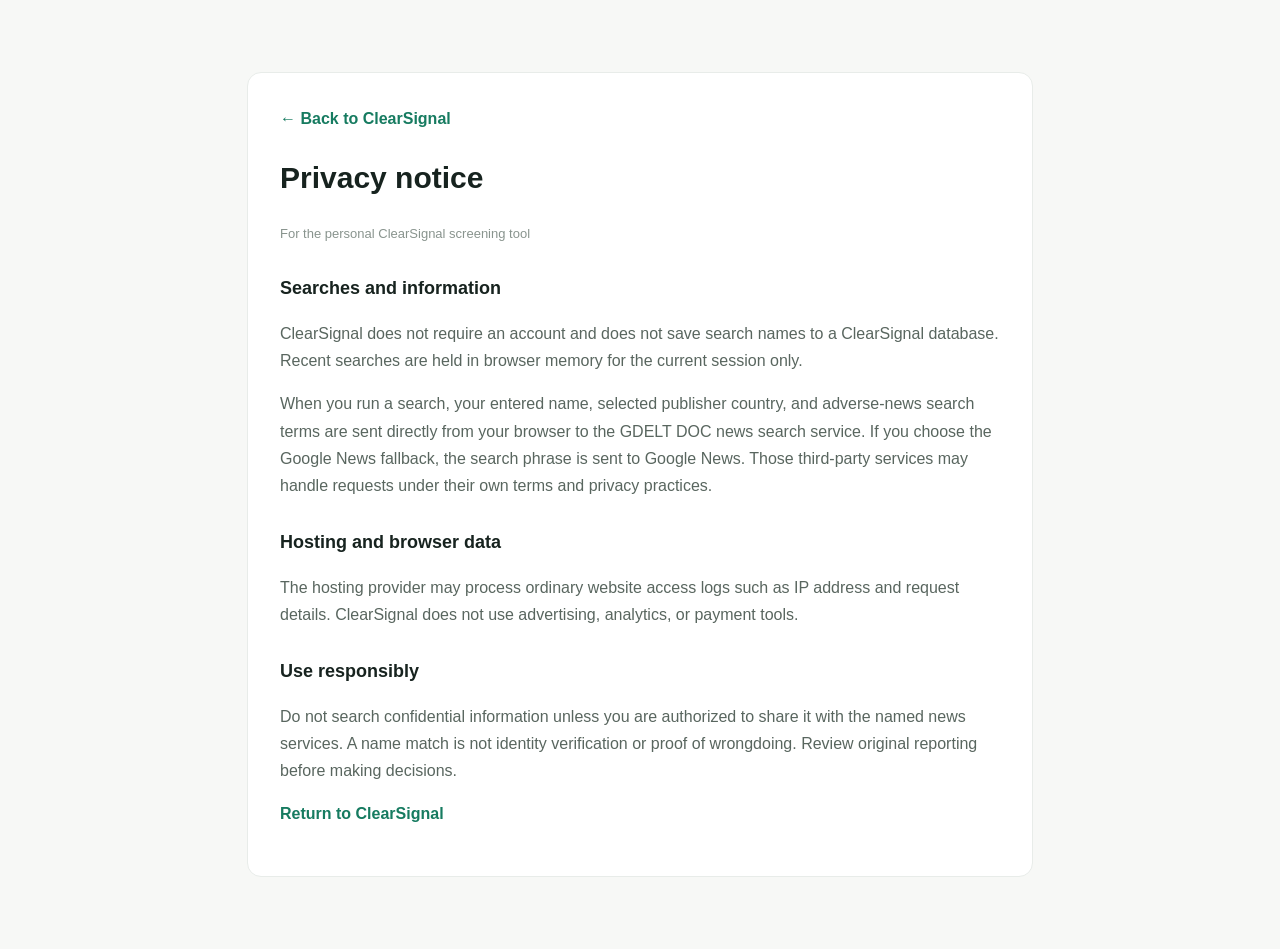
==== privacy.html @ d1f0cfac "Publish ClearSignal website" ====
<!doctype html>
<html lang="en"><head><meta charset="utf-8"><meta name="viewport" content="width=device-width,initial-scale=1"><meta name="theme-color" content="#f7f8f6"><title>Privacy · ClearSignal</title><style>body{margin:0;background:#f7f8f6;color:#17231f;font:16px/1.7 Arial,sans-serif}.wrap{max-width:720px;margin:8vh auto;padding:32px;background:#fff;border:1px solid #e8ece9;border-radius:14px}h1{font-size:30px}h2{font-size:18px;margin-top:28px}p,li{color:#59665f}.back{color:#167b60;font-weight:bold;text-decoration:none}.date{color:#89948e;font-size:13px}</style></head><body><main class="wrap"><a class="back" href="index.html">← Back to ClearSignal</a><h1>Privacy notice</h1><p class="date">For the personal ClearSignal screening tool</p><h2>Searches and information</h2><p>ClearSignal does not require an account and does not save search names to a ClearSignal database. Recent searches are held in browser memory for the current session only.</p><p>When you run a search, your entered name, selected publisher country, and adverse-news search terms are sent directly from your browser to the GDELT DOC news search service. If you choose the Google News fallback, the search phrase is sent to Google News. Those third-party services may handle requests under their own terms and privacy practices.</p><h2>Hosting and browser data</h2><p>The hosting provider may process ordinary website access logs such as IP address and request details. ClearSignal does not use advertising, analytics, or payment tools.</p><h2>Use responsibly</h2><p>Do not search confidential information unless you are authorized to share it with the named news services. A name match is not identity verification or proof of wrongdoing. Review original reporting before making decisions.</p><p><a class="back" href="index.html">Return to ClearSignal</a></p></main></body></html>
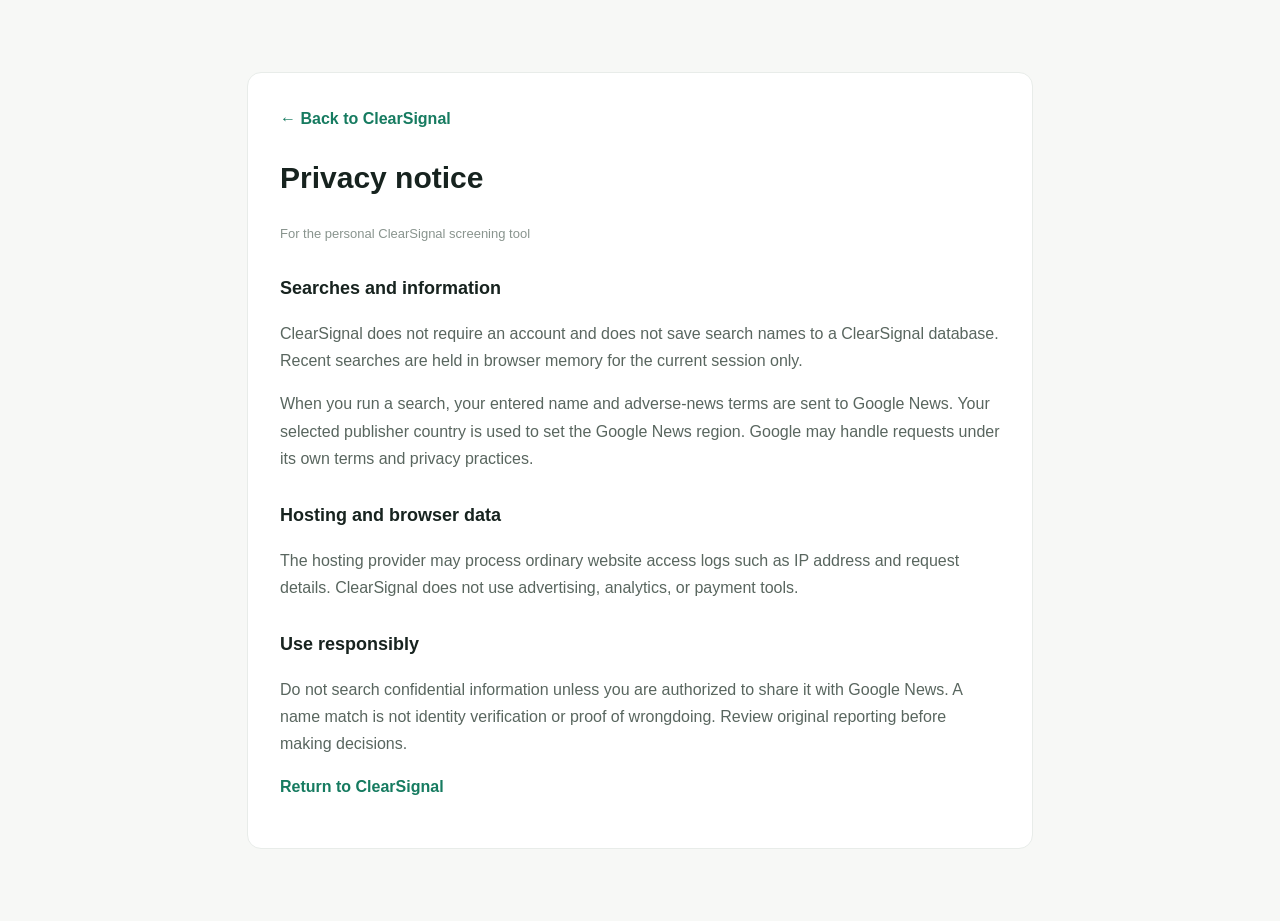
==== commit c495f9ab: "Use Google News for live searches" ====
--- a/privacy.html
+++ b/privacy.html
@@ -1,2 +1,2 @@
 <!doctype html>
-<html lang="en"><head><meta charset="utf-8"><meta name="viewport" content="width=device-width,initial-scale=1"><meta name="theme-color" content="#f7f8f6"><title>Privacy · ClearSignal</title><style>body{margin:0;background:#f7f8f6;color:#17231f;font:16px/1.7 Arial,sans-serif}.wrap{max-width:720px;margin:8vh auto;padding:32px;background:#fff;border:1px solid #e8ece9;border-radius:14px}h1{font-size:30px}h2{font-size:18px;margin-top:28px}p,li{color:#59665f}.back{color:#167b60;font-weight:bold;text-decoration:none}.date{color:#89948e;font-size:13px}</style></head><body><main class="wrap"><a class="back" href="index.html">← Back to ClearSignal</a><h1>Privacy notice</h1><p class="date">For the personal ClearSignal screening tool</p><h2>Searches and information</h2><p>ClearSignal does not require an account and does not save search names to a ClearSignal database. Recent searches are held in browser memory for the current session only.</p><p>When you run a search, your entered name, selected publisher country, and adverse-news search terms are sent directly from your browser to the GDELT DOC news search service. If you choose the Google News fallback, the search phrase is sent to Google News. Those third-party services may handle requests under their own terms and privacy practices.</p><h2>Hosting and browser data</h2><p>The hosting provider may process ordinary website access logs such as IP address and request details. ClearSignal does not use advertising, analytics, or payment tools.</p><h2>Use responsibly</h2><p>Do not search confidential information unless you are authorized to share it with the named news services. A name match is not identity verification or proof of wrongdoing. Review original reporting before making decisions.</p><p><a class="back" href="index.html">Return to ClearSignal</a></p></main></body></html>
+<html lang="en"><head><meta charset="utf-8"><meta name="viewport" content="width=device-width,initial-scale=1"><meta name="theme-color" content="#f7f8f6"><title>Privacy · ClearSignal</title><style>body{margin:0;background:#f7f8f6;color:#17231f;font:16px/1.7 Arial,sans-serif}.wrap{max-width:720px;margin:8vh auto;padding:32px;background:#fff;border:1px solid #e8ece9;border-radius:14px}h1{font-size:30px}h2{font-size:18px;margin-top:28px}p,li{color:#59665f}.back{color:#167b60;font-weight:bold;text-decoration:none}.date{color:#89948e;font-size:13px}</style></head><body><main class="wrap"><a class="back" href="index.html">← Back to ClearSignal</a><h1>Privacy notice</h1><p class="date">For the personal ClearSignal screening tool</p><h2>Searches and information</h2><p>ClearSignal does not require an account and does not save search names to a ClearSignal database. Recent searches are held in browser memory for the current session only.</p><p>When you run a search, your entered name and adverse-news terms are sent to Google News. Your selected publisher country is used to set the Google News region. Google may handle requests under its own terms and privacy practices.</p><h2>Hosting and browser data</h2><p>The hosting provider may process ordinary website access logs such as IP address and request details. ClearSignal does not use advertising, analytics, or payment tools.</p><h2>Use responsibly</h2><p>Do not search confidential information unless you are authorized to share it with Google News. A name match is not identity verification or proof of wrongdoing. Review original reporting before making decisions.</p><p><a class="back" href="index.html">Return to ClearSignal</a></p></main></body></html>
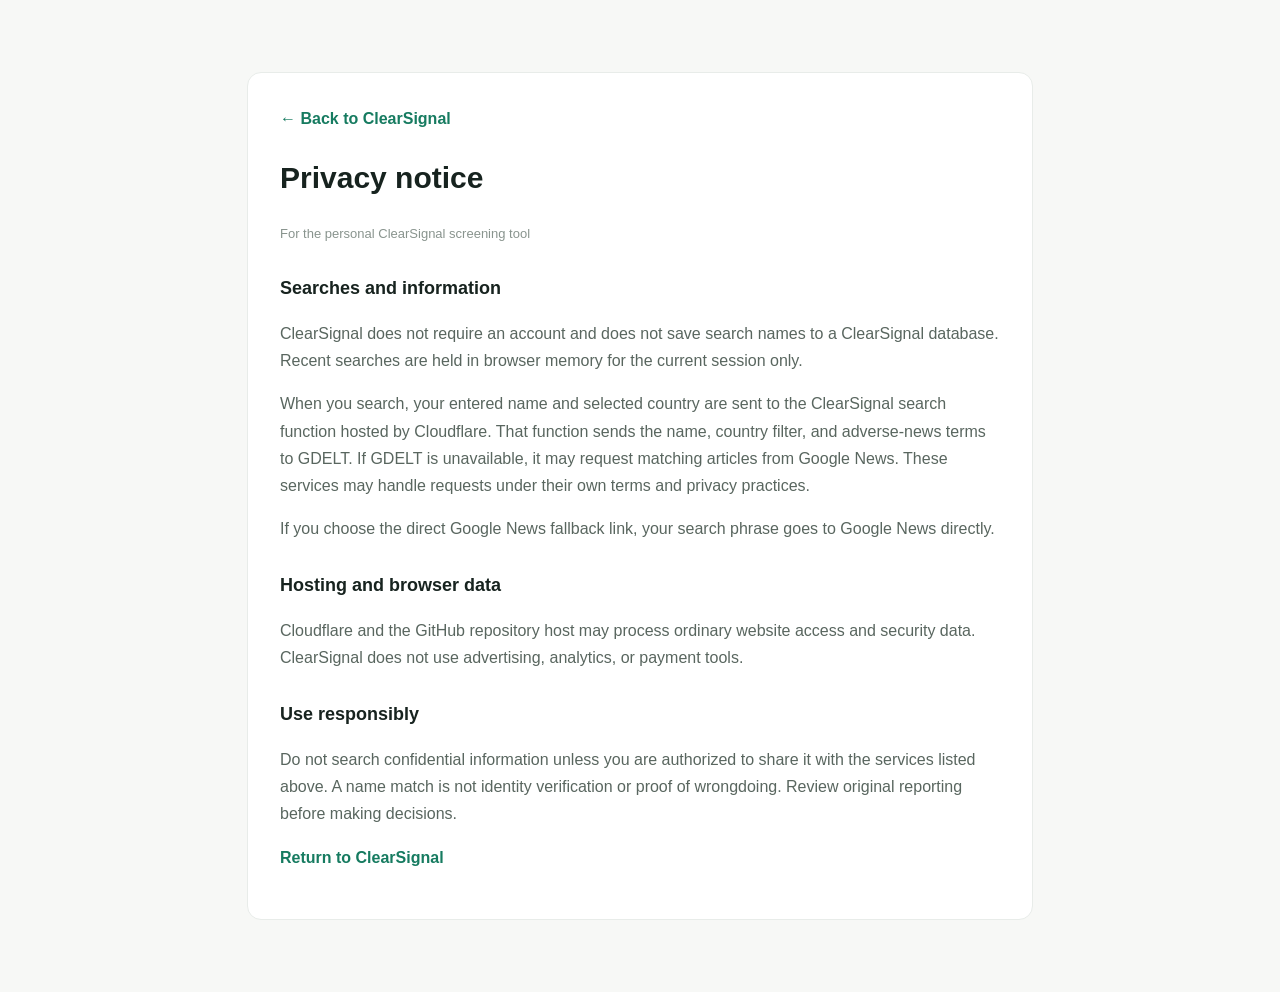
==== commit 9e97d911: "Show article counts and search results inside ClearSignal" ====
--- a/privacy.html
+++ b/privacy.html
@@ -1,2 +1,2 @@
 <!doctype html>
-<html lang="en"><head><meta charset="utf-8"><meta name="viewport" content="width=device-width,initial-scale=1"><meta name="theme-color" content="#f7f8f6"><title>Privacy · ClearSignal</title><style>body{margin:0;background:#f7f8f6;color:#17231f;font:16px/1.7 Arial,sans-serif}.wrap{max-width:720px;margin:8vh auto;padding:32px;background:#fff;border:1px solid #e8ece9;border-radius:14px}h1{font-size:30px}h2{font-size:18px;margin-top:28px}p,li{color:#59665f}.back{color:#167b60;font-weight:bold;text-decoration:none}.date{color:#89948e;font-size:13px}</style></head><body><main class="wrap"><a class="back" href="index.html">← Back to ClearSignal</a><h1>Privacy notice</h1><p class="date">For the personal ClearSignal screening tool</p><h2>Searches and information</h2><p>ClearSignal does not require an account and does not save search names to a ClearSignal database. Recent searches are held in browser memory for the current session only.</p><p>When you run a search, your entered name and adverse-news terms are sent to Google News. Your selected publisher country is used to set the Google News region. Google may handle requests under its own terms and privacy practices.</p><h2>Hosting and browser data</h2><p>The hosting provider may process ordinary website access logs such as IP address and request details. ClearSignal does not use advertising, analytics, or payment tools.</p><h2>Use responsibly</h2><p>Do not search confidential information unless you are authorized to share it with Google News. A name match is not identity verification or proof of wrongdoing. Review original reporting before making decisions.</p><p><a class="back" href="index.html">Return to ClearSignal</a></p></main></body></html>
+<html lang="en"><head><meta charset="utf-8"><meta name="viewport" content="width=device-width,initial-scale=1"><meta name="theme-color" content="#f7f8f6"><title>Privacy · ClearSignal</title><style>body{margin:0;background:#f7f8f6;color:#17231f;font:16px/1.7 Arial,sans-serif}.wrap{max-width:720px;margin:8vh auto;padding:32px;background:#fff;border:1px solid #e8ece9;border-radius:14px}h1{font-size:30px}h2{font-size:18px;margin-top:28px}p,li{color:#59665f}.back{color:#167b60;font-weight:bold;text-decoration:none}.date{color:#89948e;font-size:13px}</style></head><body><main class="wrap"><a class="back" href="index.html">← Back to ClearSignal</a><h1>Privacy notice</h1><p class="date">For the personal ClearSignal screening tool</p><h2>Searches and information</h2><p>ClearSignal does not require an account and does not save search names to a ClearSignal database. Recent searches are held in browser memory for the current session only.</p><p>When you search, your entered name and selected country are sent to the ClearSignal search function hosted by Cloudflare. That function sends the name, country filter, and adverse-news terms to GDELT. If GDELT is unavailable, it may request matching articles from Google News. These services may handle requests under their own terms and privacy practices.</p><p>If you choose the direct Google News fallback link, your search phrase goes to Google News directly.</p><h2>Hosting and browser data</h2><p>Cloudflare and the GitHub repository host may process ordinary website access and security data. ClearSignal does not use advertising, analytics, or payment tools.</p><h2>Use responsibly</h2><p>Do not search confidential information unless you are authorized to share it with the services listed above. A name match is not identity verification or proof of wrongdoing. Review original reporting before making decisions.</p><p><a class="back" href="index.html">Return to ClearSignal</a></p></main></body></html>
